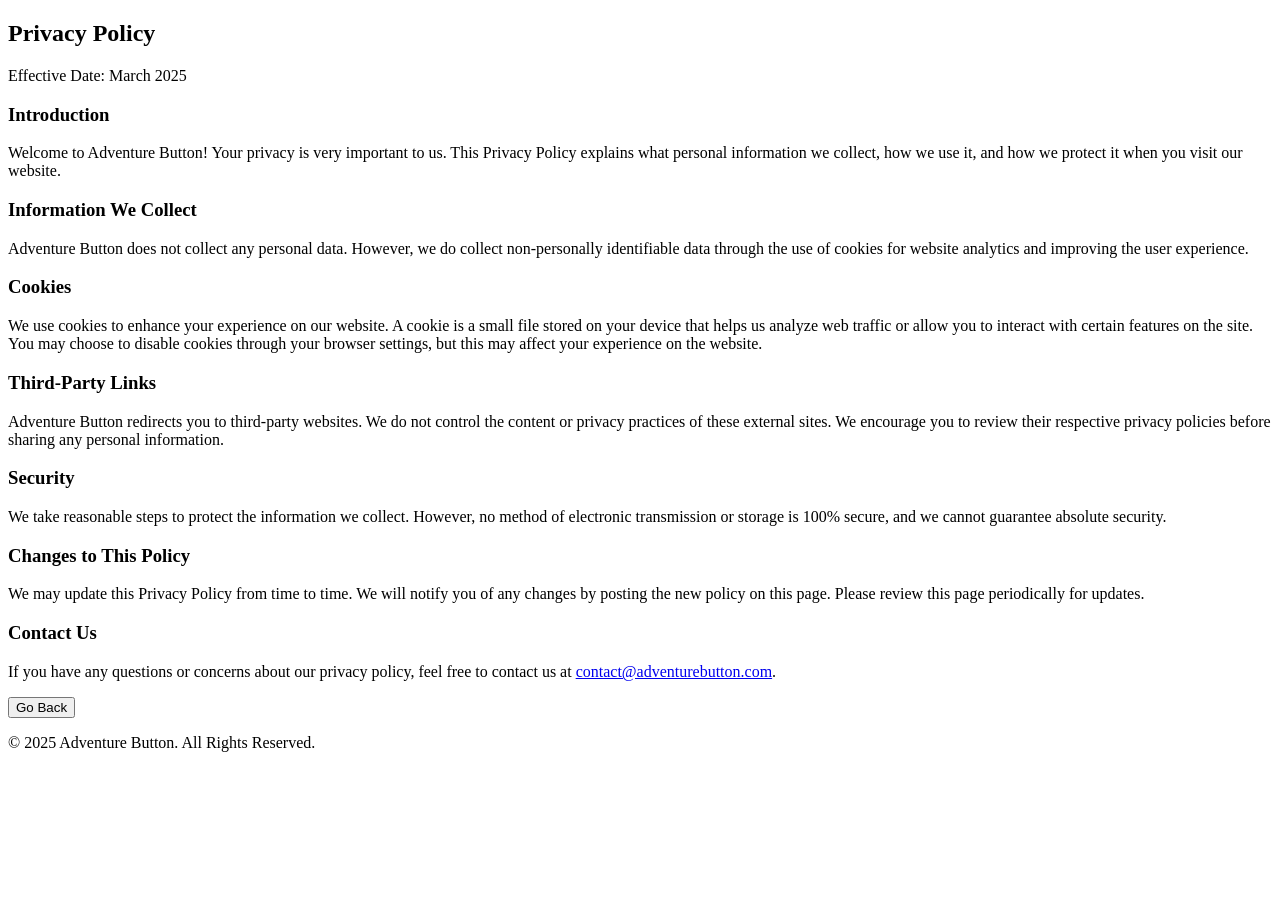
==== Privacy-policy/Privacy-policy.html @ 4eaf6d38 "Moved Privacy-policy file to the root directory" ====
<!DOCTYPE html>
<html lang="en">
<head>
    <meta charset="UTF-8">
    <meta name="viewport" content="width=device-width, initial-scale=1.0">
    <meta name="description" content="Privacy Policy of Adventure Button - A website that redirects users to random websites.">
    <title>Privacy Policy - Adventure Button</title>
    <link rel="stylesheet" href="css/privacy-policy.css">
</head>
<body>
    <main>
        <section class="privacy-policy">
            <h2>Privacy Policy</h2>
            <p>Effective Date: March 2025</p>

            <h3>Introduction</h3>
            <p>Welcome to Adventure Button! Your privacy is very important to us. This Privacy Policy explains what personal information we collect, how we use it, and how we protect it when you visit our website.</p>

            <h3>Information We Collect</h3>
            <p>Adventure Button does not collect any personal data. However, we do collect non-personally identifiable data through the use of cookies for website analytics and improving the user experience.</p>

            <h3>Cookies</h3>
            <p>We use cookies to enhance your experience on our website. A cookie is a small file stored on your device that helps us analyze web traffic or allow you to interact with certain features on the site. You may choose to disable cookies through your browser settings, but this may affect your experience on the website.</p>

            <h3>Third-Party Links</h3>
            <p>Adventure Button redirects you to third-party websites. We do not control the content or privacy practices of these external sites. We encourage you to review their respective privacy policies before sharing any personal information.</p>

            <h3>Security</h3>
            <p>We take reasonable steps to protect the information we collect. However, no method of electronic transmission or storage is 100% secure, and we cannot guarantee absolute security.</p>

            <h3>Changes to This Policy</h3>
            <p>We may update this Privacy Policy from time to time. We will notify you of any changes by posting the new policy on this page. Please review this page periodically for updates.</p>

            <h3>Contact Us</h3>
            <p>If you have any questions or concerns about our privacy policy, feel free to contact us at <a href="mailto:contact@adventurebutton.com">contact@adventurebutton.com</a>.</p>

            <!-- Dedicated Back button -->
            <div class="back-button-container">
                <button onclick="goBack()" class="back-button">Go Back</button>
            </div>
        </section>
    </main>

    <footer>
        <p>&copy; 2025 Adventure Button. All Rights Reserved.</p>
    </footer>

    <script src="js/privacy-policy.js"></script>
</body>
</html>
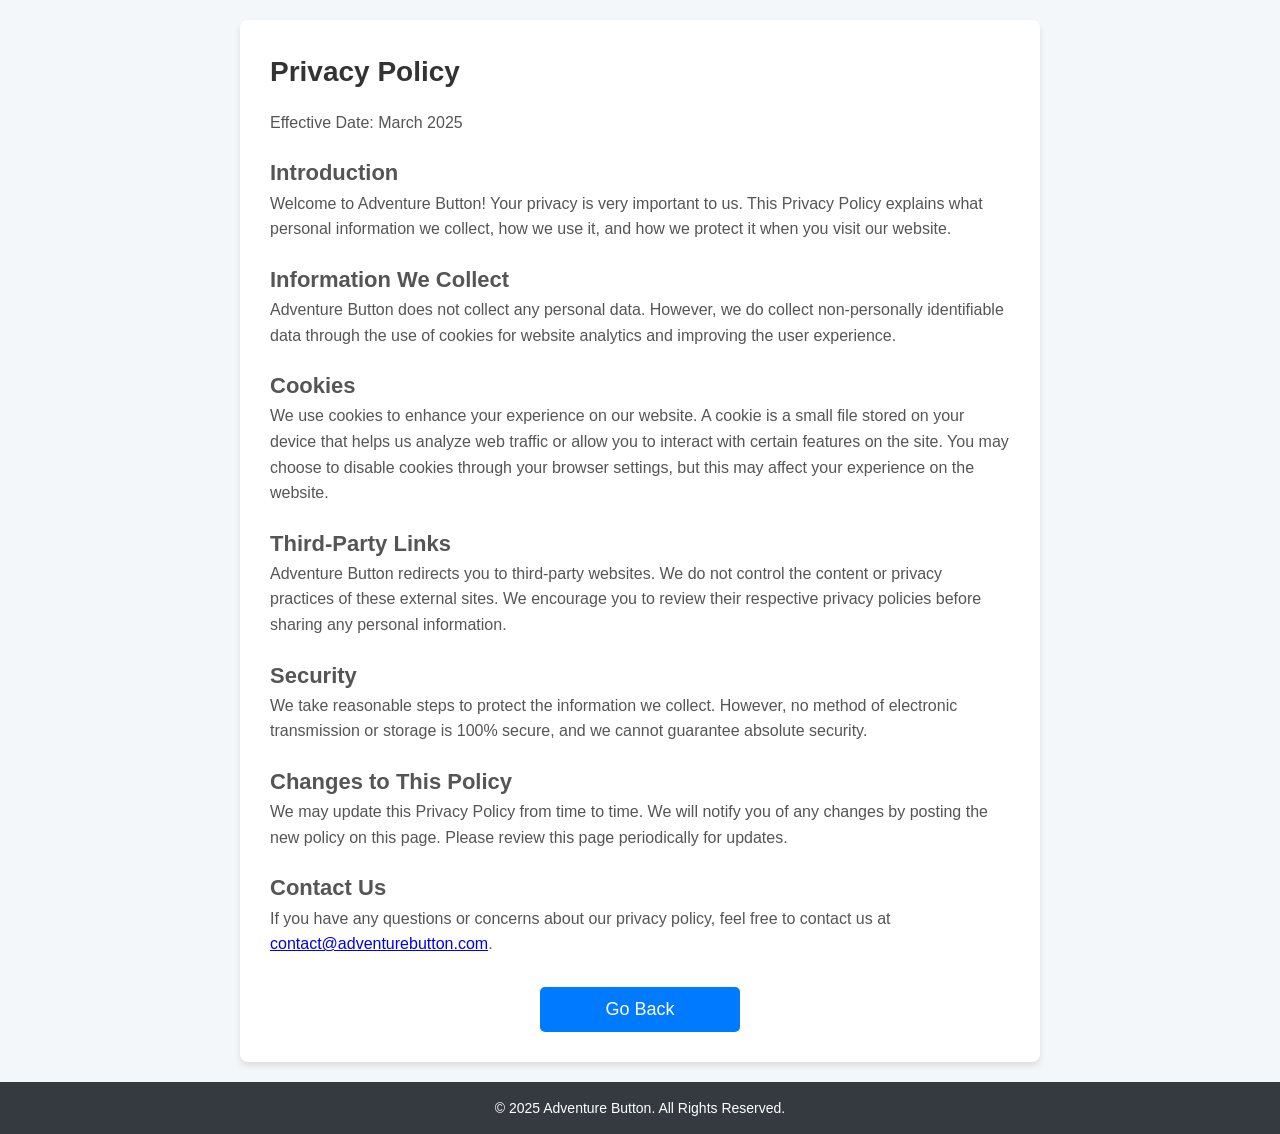
==== commit 718ac1cd: "Update Privacy-policy.html" ====
--- a/Privacy-policy/Privacy-policy.html
+++ b/Privacy-policy/Privacy-policy.html
@@ -5,7 +5,7 @@
     <meta name="viewport" content="width=device-width, initial-scale=1.0">
     <meta name="description" content="Privacy Policy of Adventure Button - A website that redirects users to random websites.">
     <title>Privacy Policy - Adventure Button</title>
-    <link rel="stylesheet" href="css/privacy-policy.css">
+    <link rel="stylesheet" href="css/Privacy-policy.css">
 </head>
 <body>
     <main>
@@ -45,6 +45,6 @@
         <p>&copy; 2025 Adventure Button. All Rights Reserved.</p>
     </footer>
 
-    <script src="js/privacy-policy.js"></script>
+    <script src="js/Privacy-policy.js"></script>
 </body>
 </html>
--- a/Privacy-policy/css/Privacy-policy.css
+++ b/Privacy-policy/css/Privacy-policy.css
@@ -0,0 +1,108 @@
+/* General Reset */
+* {
+    margin: 0;
+    padding: 0;
+    box-sizing: border-box;
+}
+
+body {
+    font-family: 'Arial', sans-serif;
+    background-color: #f4f7fa;
+    color: #333;
+    line-height: 1.6;
+    display: flex;
+    flex-direction: column;
+    min-height: 100vh;
+}
+
+main {
+    padding: 20px;
+    flex-grow: 1; /* Make main content area expand */
+    display: flex;
+    justify-content: center;
+    align-items: center;
+}
+
+.privacy-policy {
+    background-color: #ffffff;
+    padding: 30px;
+    border-radius: 8px;
+    box-shadow: 0px 4px 6px rgba(0, 0, 0, 0.1);
+    width: 100%;
+    max-width: 800px; /* Max width for readability */
+}
+
+.privacy-policy h2 {
+    font-size: 28px;
+    margin-bottom: 15px;
+    color: #333;
+}
+
+.privacy-policy h3 {
+    font-size: 22px;
+    margin-top: 20px;
+    color: #555;
+}
+
+.privacy-policy p {
+    font-size: 16px;
+    margin-bottom: 20px;
+    color: #555;
+}
+
+footer {
+    background-color: #343a40;
+    color: #fff;
+    padding: 15px;
+    text-align: center;
+    font-size: 14px;
+}
+
+footer p {
+    margin: 0;
+}
+
+/* Back Button Styles */
+.back-button-container {
+    margin-top: 30px;
+    text-align: center;
+}
+
+.back-button {
+    background-color: #007bff;
+    color: white;
+    border: none;
+    padding: 12px 20px;
+    font-size: 18px;
+    cursor: pointer;
+    border-radius: 5px;
+    width: 200px;
+    transition: background-color 0.3s ease;
+}
+
+.back-button:hover {
+    background-color: #0056b3;
+}
+
+/* Responsive Design */
+@media screen and (max-width: 768px) {
+    .privacy-policy {
+        padding: 20px;
+    }
+
+    .privacy-policy h2 {
+        font-size: 24px;
+    }
+
+    .privacy-policy h3 {
+        font-size: 20px;
+    }
+
+    .privacy-policy p {
+        font-size: 14px;
+    }
+
+    .back-button {
+        width: 100%;
+    }
+}
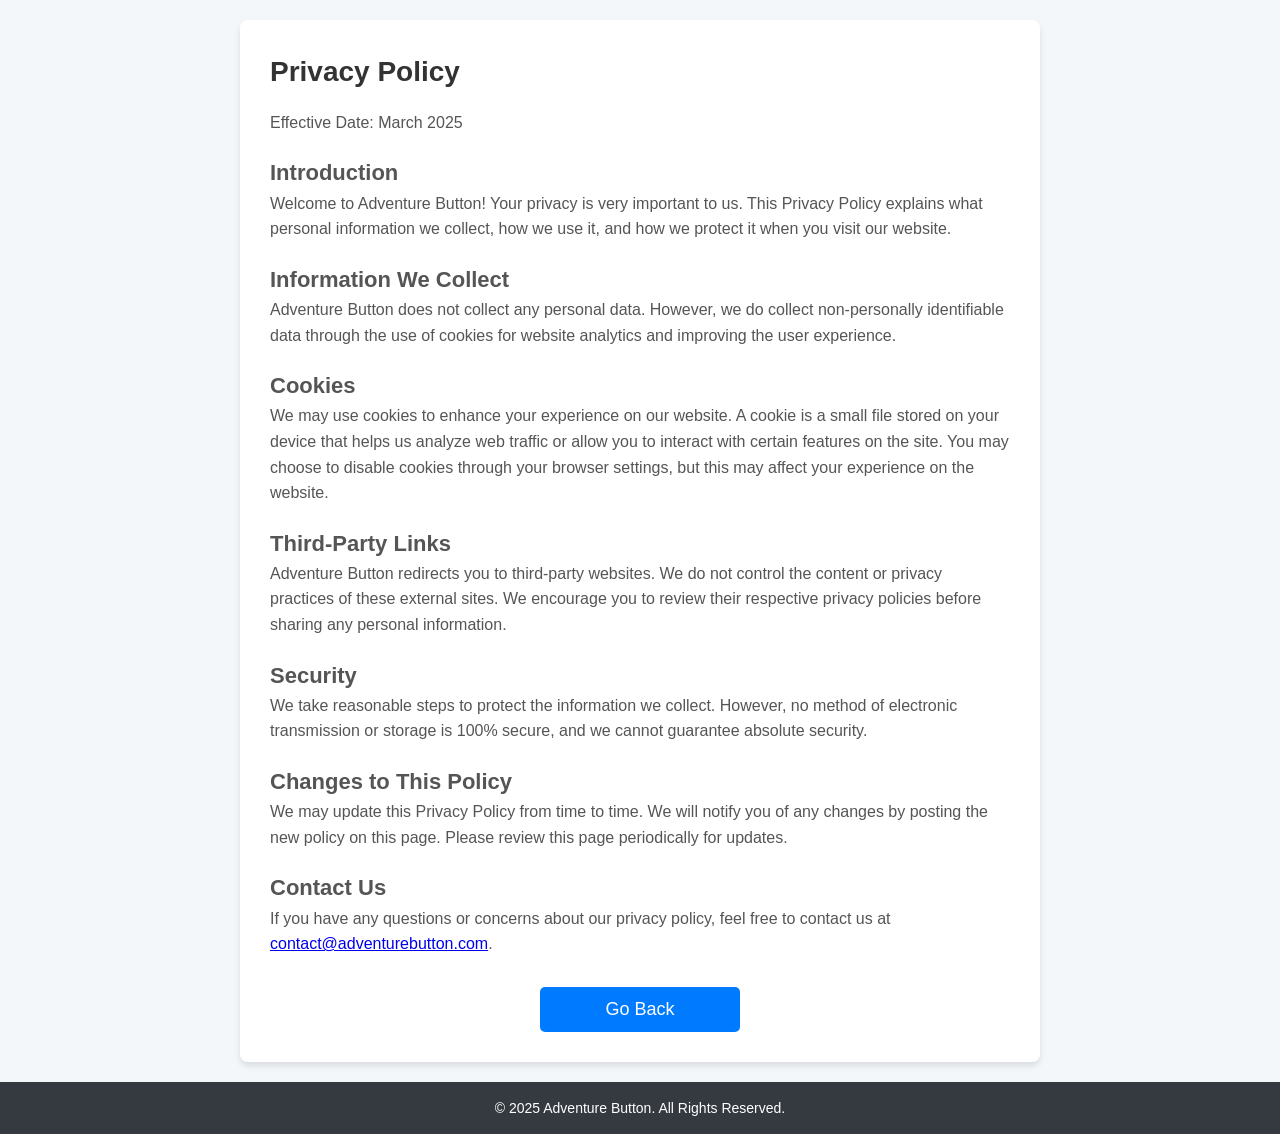
==== commit a77ac165: "Update Privacy-policy.html" ====
--- a/Privacy-policy/Privacy-policy.html
+++ b/Privacy-policy/Privacy-policy.html
@@ -20,7 +20,7 @@
             <p>Adventure Button does not collect any personal data. However, we do collect non-personally identifiable data through the use of cookies for website analytics and improving the user experience.</p>
 
             <h3>Cookies</h3>
-            <p>We use cookies to enhance your experience on our website. A cookie is a small file stored on your device that helps us analyze web traffic or allow you to interact with certain features on the site. You may choose to disable cookies through your browser settings, but this may affect your experience on the website.</p>
+            <p>We may use cookies to enhance your experience on our website. A cookie is a small file stored on your device that helps us analyze web traffic or allow you to interact with certain features on the site. You may choose to disable cookies through your browser settings, but this may affect your experience on the website.</p>
 
             <h3>Third-Party Links</h3>
             <p>Adventure Button redirects you to third-party websites. We do not control the content or privacy practices of these external sites. We encourage you to review their respective privacy policies before sharing any personal information.</p>
